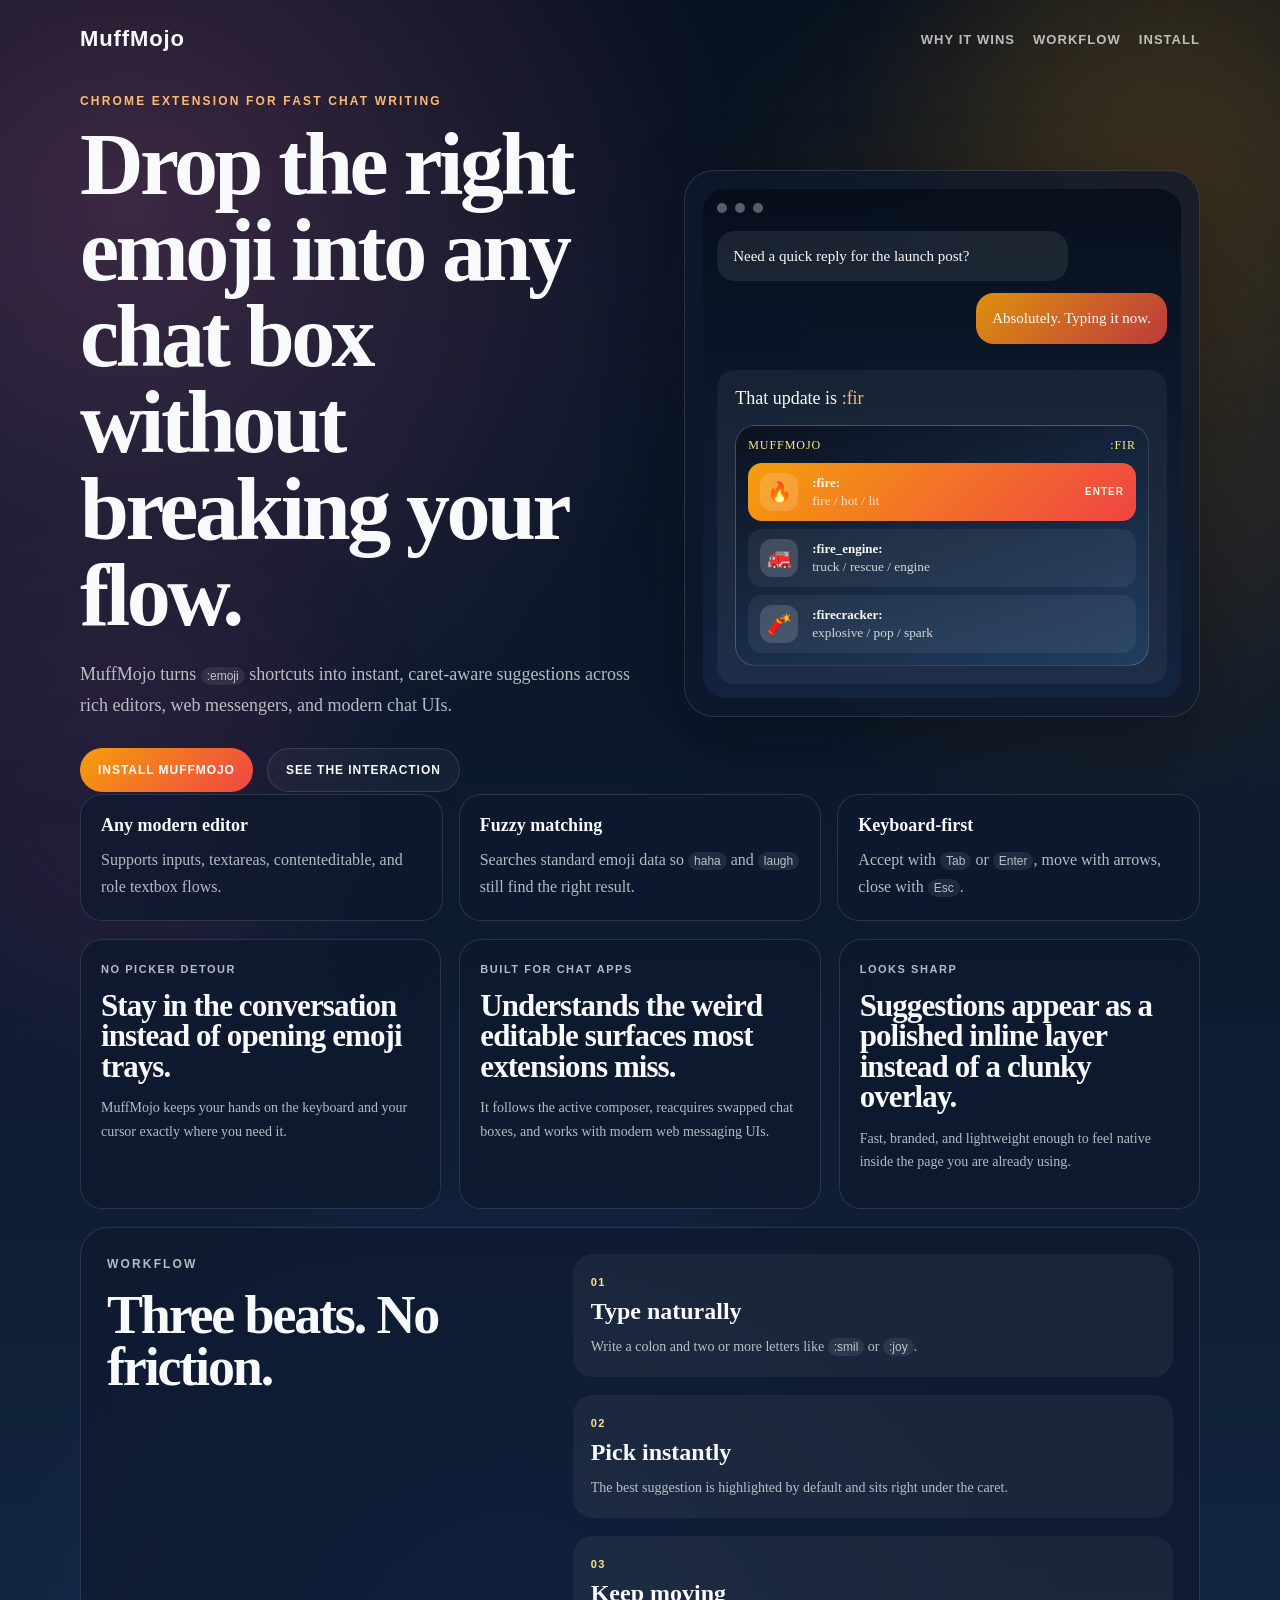
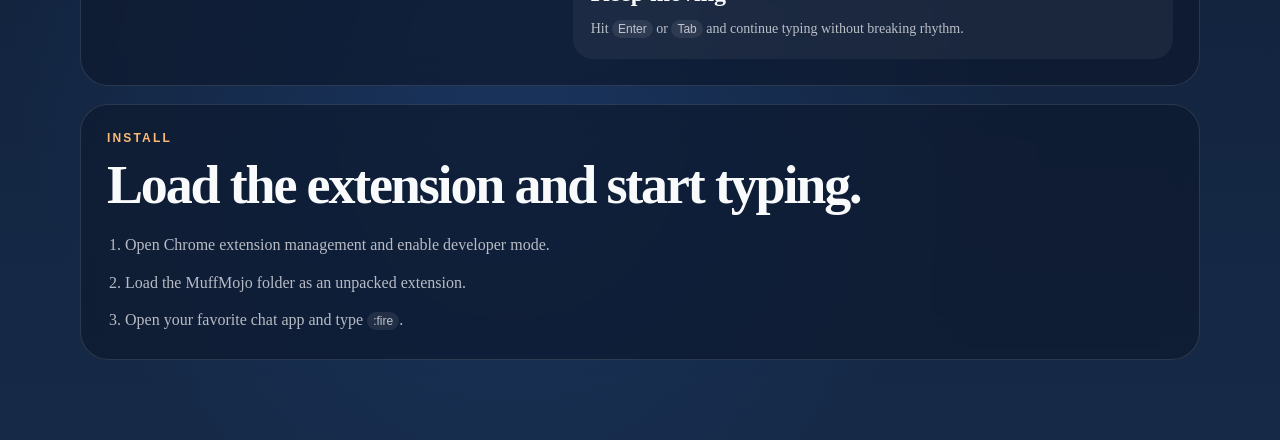
==== src/muffmojo/website/index.html @ a78ff6d2 "updated folder structure" ====
<!DOCTYPE html>
<html lang="en">
  <head>
    <meta charset="UTF-8" />
    <meta name="viewport" content="width=device-width, initial-scale=1.0" />
    <title>MuffMojo</title>
    <link rel="stylesheet" href="styles.css" />
  </head>
  <body>
    <div class="ambient ambient-one"></div>
    <div class="ambient ambient-two"></div>

    <header class="site-header">
      <a class="brand" href="#">MuffMojo</a>
      <nav class="site-nav">
        <a href="#why">Why it wins</a>
        <a href="#workflow">Workflow</a>
        <a href="#install">Install</a>
      </nav>
    </header>

    <main>
      <section class="hero">
        <div class="hero-copy">
          <p class="eyebrow">Chrome extension for fast chat writing</p>
          <h1>Drop the right emoji into any chat box without breaking your flow.</h1>
          <p class="hero-text">
            MuffMojo turns <code>:emoji</code> shortcuts into instant, caret-aware suggestions across rich editors,
            web messengers, and modern chat UIs.
          </p>
          <div class="cta-row">
            <a class="cta cta-primary" href="#install">Install MuffMojo</a>
            <a class="cta cta-secondary" href="#workflow">See the interaction</a>
          </div>
        </div>

        <div class="hero-demo">
          <div class="demo-window">
            <div class="demo-bar">
              <span></span>
              <span></span>
              <span></span>
            </div>
            <div class="chat-thread">
              <div class="bubble bubble-in">Need a quick reply for the launch post?</div>
              <div class="bubble bubble-out">Absolutely. Typing it now.</div>
            </div>
            <div class="composer">
              <div class="composer-line">That update is <span class="typed">:fir</span></div>
              <div class="tooltip">
                <div class="tooltip-head">
                  <span>MuffMojo</span>
                  <span>:fir</span>
                </div>
                <div class="tooltip-item active">
                  <span class="tooltip-emoji">🔥</span>
                  <span class="tooltip-copy">
                    <strong>:fire:</strong>
                    <small>fire / hot / lit</small>
                  </span>
                  <span class="tooltip-key">Enter</span>
                </div>
                <div class="tooltip-item">
                  <span class="tooltip-emoji">🚒</span>
                  <span class="tooltip-copy">
                    <strong>:fire_engine:</strong>
                    <small>truck / rescue / engine</small>
                  </span>
                </div>
                <div class="tooltip-item">
                  <span class="tooltip-emoji">🧨</span>
                  <span class="tooltip-copy">
                    <strong>:firecracker:</strong>
                    <small>explosive / pop / spark</small>
                  </span>
                </div>
              </div>
            </div>
          </div>
        </div>
      </section>

      <section class="stats">
        <article>
          <strong>Any modern editor</strong>
          <span>Supports inputs, textareas, contenteditable, and role textbox flows.</span>
        </article>
        <article>
          <strong>Fuzzy matching</strong>
          <span>Searches standard emoji data so <code>haha</code> and <code>laugh</code> still find the right result.</span>
        </article>
        <article>
          <strong>Keyboard-first</strong>
          <span>Accept with <code>Tab</code> or <code>Enter</code>, move with arrows, close with <code>Esc</code>.</span>
        </article>
      </section>

      <section class="feature-grid" id="why">
        <article class="feature-card">
          <p class="card-kicker">No picker detour</p>
          <h2>Stay in the conversation instead of opening emoji trays.</h2>
          <p>MuffMojo keeps your hands on the keyboard and your cursor exactly where you need it.</p>
        </article>
        <article class="feature-card">
          <p class="card-kicker">Built for chat apps</p>
          <h2>Understands the weird editable surfaces most extensions miss.</h2>
          <p>It follows the active composer, reacquires swapped chat boxes, and works with modern web messaging UIs.</p>
        </article>
        <article class="feature-card">
          <p class="card-kicker">Looks sharp</p>
          <h2>Suggestions appear as a polished inline layer instead of a clunky overlay.</h2>
          <p>Fast, branded, and lightweight enough to feel native inside the page you are already using.</p>
        </article>
      </section>

      <section class="workflow" id="workflow">
        <div>
          <p class="eyebrow">Workflow</p>
          <h2>Three beats. No friction.</h2>
        </div>
        <div class="workflow-list">
          <article>
            <span>01</span>
            <h3>Type naturally</h3>
            <p>Write a colon and two or more letters like <code>:smil</code> or <code>:joy</code>.</p>
          </article>
          <article>
            <span>02</span>
            <h3>Pick instantly</h3>
            <p>The best suggestion is highlighted by default and sits right under the caret.</p>
          </article>
          <article>
            <span>03</span>
            <h3>Keep moving</h3>
            <p>Hit <code>Enter</code> or <code>Tab</code> and continue typing without breaking rhythm.</p>
          </article>
        </div>
      </section>

      <section class="install" id="install">
        <div>
          <p class="eyebrow">Install</p>
          <h2>Load the extension and start typing.</h2>
        </div>
        <ol>
          <li>Open Chrome extension management and enable developer mode.</li>
          <li>Load the MuffMojo folder as an unpacked extension.</li>
          <li>Open your favorite chat app and type <code>:fire</code>.</li>
        </ol>
      </section>
    </main>
  </body>
</html>
---- src/muffmojo/website/styles.css ----
:root {
  --bg: #07111f;
  --panel: rgba(13, 25, 46, 0.7);
  --panel-strong: rgba(255, 255, 255, 0.08);
  --text: #f8fafc;
  --muted: rgba(248, 250, 252, 0.72);
  --warm: #f59e0b;
  --hot: #ef4444;
  --outline: rgba(255, 255, 255, 0.12);
}

* {
  box-sizing: border-box;
}

html {
  scroll-behavior: smooth;
}

body {
  margin: 0;
  min-height: 100vh;
  background:
    radial-gradient(circle at 10% 10%, rgba(244, 114, 182, 0.22), transparent 28%),
    radial-gradient(circle at 88% 18%, rgba(245, 158, 11, 0.18), transparent 24%),
    radial-gradient(circle at 40% 80%, rgba(59, 130, 246, 0.16), transparent 28%),
    linear-gradient(180deg, #07111f, #0d1b31 48%, #162a48);
  color: var(--text);
  font-family: Georgia, "Times New Roman", serif;
}

.ambient {
  position: fixed;
  inset: auto;
  width: 420px;
  height: 420px;
  border-radius: 50%;
  filter: blur(90px);
  pointer-events: none;
  opacity: 0.45;
}

.ambient-one {
  top: -120px;
  right: -110px;
  background: rgba(245, 158, 11, 0.28);
}

.ambient-two {
  bottom: -120px;
  left: -100px;
  background: rgba(236, 72, 153, 0.22);
}

.site-header,
main {
  position: relative;
  z-index: 1;
}

.site-header {
  display: flex;
  align-items: center;
  justify-content: space-between;
  gap: 20px;
  width: min(1120px, calc(100vw - 40px));
  margin: 0 auto;
  padding: 26px 0 0;
}

.brand,
.site-nav a,
.cta,
.tooltip-key,
code,
.pill,
.panel-title,
.card-kicker,
.workflow-list span,
.eyebrow {
  font-family: "Segoe UI", sans-serif;
}

.brand {
  color: var(--text);
  text-decoration: none;
  font-size: 22px;
  font-weight: 800;
  letter-spacing: 0.04em;
}

.site-nav {
  display: flex;
  gap: 18px;
  flex-wrap: wrap;
}

.site-nav a {
  color: var(--muted);
  text-decoration: none;
  font-size: 13px;
  font-weight: 600;
  text-transform: uppercase;
  letter-spacing: 0.08em;
}

main {
  width: min(1120px, calc(100vw - 40px));
  margin: 0 auto;
  padding: 40px 0 80px;
}

.hero {
  display: grid;
  grid-template-columns: 1.05fr 0.95fr;
  gap: 34px;
  align-items: center;
  min-height: 78vh;
}

.eyebrow {
  margin: 0 0 14px;
  font-size: 12px;
  font-weight: 800;
  letter-spacing: 0.18em;
  text-transform: uppercase;
  color: #fdba74;
}

h1,
h2 {
  margin: 0;
  line-height: 0.98;
}

h1 {
  font-size: clamp(50px, 8vw, 88px);
  letter-spacing: -0.04em;
}

.hero-text,
.feature-card p,
.stats span,
.workflow p,
.install li {
  color: var(--muted);
  line-height: 1.7;
}

.hero-text {
  max-width: 620px;
  margin: 20px 0 0;
  font-size: 18px;
}

.cta-row {
  display: flex;
  gap: 14px;
  flex-wrap: wrap;
  margin-top: 28px;
}

.cta {
  display: inline-flex;
  align-items: center;
  justify-content: center;
  padding: 14px 18px;
  border-radius: 999px;
  text-decoration: none;
  font-size: 12px;
  font-weight: 800;
  letter-spacing: 0.08em;
  text-transform: uppercase;
}

.cta-primary {
  background: linear-gradient(135deg, var(--warm), var(--hot));
  color: #fff;
}

.cta-secondary {
  border: 1px solid var(--outline);
  color: var(--text);
  background: rgba(255, 255, 255, 0.04);
}

.hero-demo,
.feature-card,
.workflow,
.install,
.stats article {
  border: 1px solid var(--outline);
  background: var(--panel);
  backdrop-filter: blur(16px);
}

.hero-demo {
  padding: 18px;
  border-radius: 30px;
  box-shadow: 0 24px 80px rgba(0, 0, 0, 0.32);
}

.demo-window {
  padding: 14px;
  border-radius: 22px;
  background: linear-gradient(180deg, rgba(6, 14, 27, 0.9), rgba(20, 37, 66, 0.88));
}

.demo-bar {
  display: flex;
  gap: 8px;
}

.demo-bar span {
  width: 10px;
  height: 10px;
  border-radius: 50%;
  background: rgba(248, 250, 252, 0.34);
}

.chat-thread {
  display: grid;
  gap: 12px;
  margin-top: 18px;
}

.bubble {
  max-width: 78%;
  padding: 14px 16px;
  border-radius: 18px;
  font-size: 15px;
  line-height: 1.5;
}

.bubble-in {
  background: rgba(255, 255, 255, 0.08);
}

.bubble-out {
  margin-left: auto;
  background: linear-gradient(135deg, rgba(245, 158, 11, 0.9), rgba(239, 68, 68, 0.78));
}

.composer {
  position: relative;
  margin-top: 26px;
  padding: 18px;
  border-radius: 18px;
  background: rgba(255, 255, 255, 0.05);
}

.composer-line {
  font-size: 18px;
}

.typed {
  color: #fdba74;
}

.tooltip {
  margin-top: 16px;
  padding: 12px;
  border-radius: 20px;
  background: linear-gradient(160deg, rgba(11, 18, 32, 0.96), rgba(34, 63, 99, 0.92));
  border: 1px solid rgba(255, 255, 255, 0.18);
}

.tooltip-head {
  display: flex;
  justify-content: space-between;
  gap: 10px;
  margin-bottom: 10px;
  font-size: 12px;
  letter-spacing: 0.08em;
  text-transform: uppercase;
  color: #fde68a;
}

.tooltip-item {
  display: grid;
  grid-template-columns: 42px 1fr auto;
  align-items: center;
  gap: 10px;
  padding: 10px 12px;
  border-radius: 14px;
  background: rgba(255, 255, 255, 0.06);
}

.tooltip-item + .tooltip-item {
  margin-top: 8px;
}

.tooltip-item.active {
  background: linear-gradient(135deg, var(--warm), var(--hot));
}

.tooltip-emoji {
  display: grid;
  place-items: center;
  width: 38px;
  height: 38px;
  border-radius: 12px;
  background: rgba(255, 255, 255, 0.15);
  font-size: 20px;
}

.tooltip-copy {
  display: flex;
  flex-direction: column;
}

.tooltip-copy strong {
  font-size: 13px;
}

.tooltip-copy small {
  margin-top: 2px;
  color: rgba(248, 250, 252, 0.82);
}

.tooltip-key {
  font-size: 10px;
  font-weight: 800;
  letter-spacing: 0.1em;
  text-transform: uppercase;
  color: #fff6db;
}

.stats {
  display: grid;
  grid-template-columns: repeat(3, minmax(0, 1fr));
  gap: 16px;
}

.stats article,
.feature-card {
  padding: 20px;
  border-radius: 22px;
}

.stats strong {
  display: block;
  margin-bottom: 10px;
  font-size: 18px;
}

.feature-grid {
  display: grid;
  grid-template-columns: repeat(3, minmax(0, 1fr));
  gap: 18px;
  margin-top: 18px;
}

.card-kicker {
  margin: 0 0 12px;
  font-size: 11px;
  font-weight: 800;
  letter-spacing: 0.14em;
  text-transform: uppercase;
  color: #fdba74;
}

.feature-card h2 {
  font-size: 31px;
  letter-spacing: -0.03em;
}

.feature-card p:last-child {
  margin-top: 14px;
  font-size: 14px;
}

.workflow,
.install {
  margin-top: 18px;
  padding: 26px;
  border-radius: 28px;
}

.workflow {
  display: grid;
  grid-template-columns: 0.85fr 1.15fr;
  gap: 22px;
}

.workflow h2,
.install h2 {
  font-size: clamp(36px, 5vw, 54px);
  letter-spacing: -0.04em;
}

.workflow-list {
  display: grid;
  gap: 18px;
}

.workflow-list article {
  padding: 18px;
  border-radius: 20px;
  background: rgba(255, 255, 255, 0.05);
}

.workflow-list span {
  display: inline-block;
  margin-bottom: 10px;
  font-size: 11px;
  font-weight: 800;
  letter-spacing: 0.14em;
  text-transform: uppercase;
  color: #fde68a;
}

.workflow-list h3 {
  margin: 0;
  font-size: 24px;
}

.workflow-list p {
  margin: 10px 0 0;
  font-size: 14px;
}

.install ol {
  margin: 20px 0 0;
  padding-left: 18px;
}

.install li + li {
  margin-top: 10px;
}

code {
  padding: 2px 6px;
  border-radius: 999px;
  background: rgba(255, 255, 255, 0.08);
  font-size: 12px;
}

@media (max-width: 960px) {
  .hero,
  .workflow,
  .stats,
  .feature-grid {
    grid-template-columns: 1fr;
  }
}

@media (max-width: 640px) {
  .site-header {
    flex-direction: column;
    align-items: flex-start;
  }

  main {
    width: min(1120px, calc(100vw - 28px));
    padding-top: 26px;
  }

  .hero {
    min-height: auto;
  }

  .hero-demo,
  .workflow,
  .install {
    padding: 18px;
  }
}
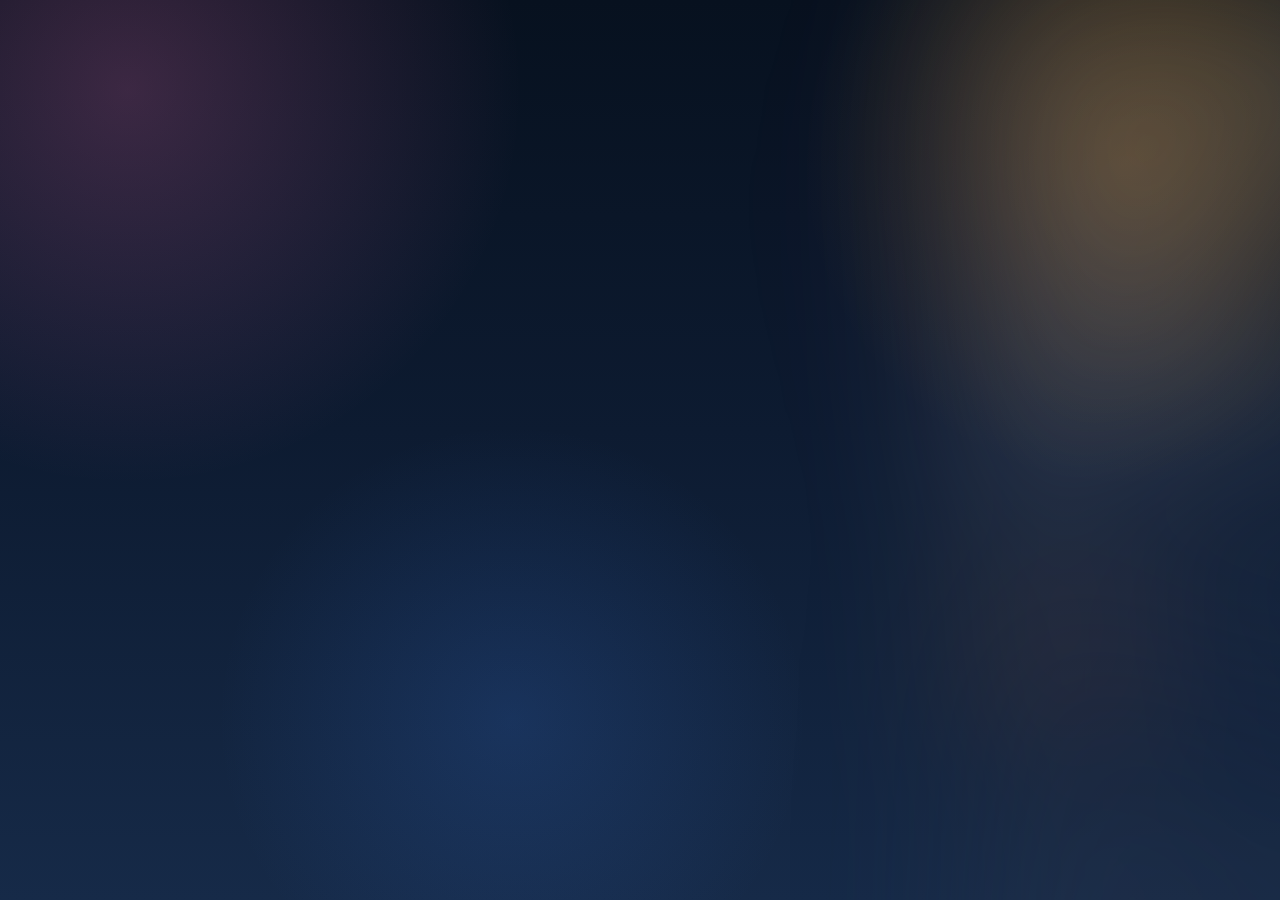
==== commit 1c44fbc3: "small update" ====
--- a/src/muffmojo/website/index.html
+++ b/src/muffmojo/website/index.html
@@ -7,7 +7,7 @@
     <link rel="stylesheet" href="styles.css" />
   </head>
   <body>
-    <div class="ambient ambient-one"></div>
+    <div class="ambient ambient-one"></ div>
     <div class="ambient ambient-two"></div>
 
     <header class="site-header">
